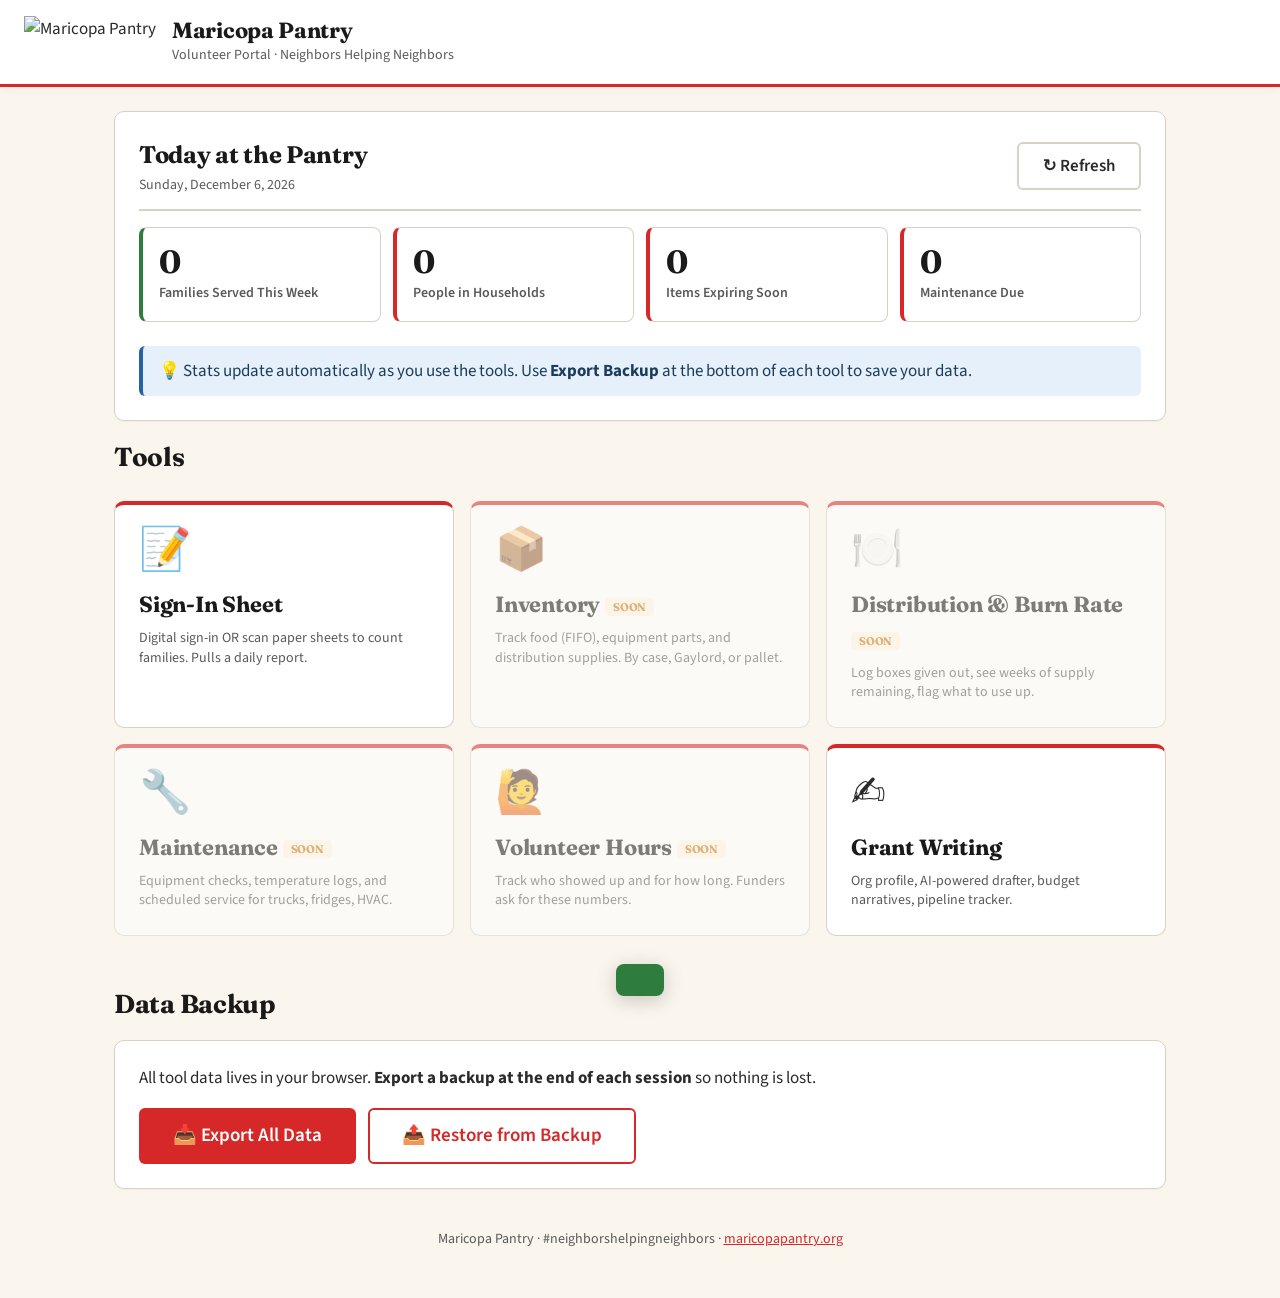
==== index.html @ 16c35d11 "Rename index (7).html to index.html" ====
<!DOCTYPE html>
<html lang="en">
<head>
<meta charset="UTF-8" />
<meta name="viewport" content="width=device-width, initial-scale=1.0" />
<title>Maricopa Pantry — Volunteer Portal</title>
<link rel="preconnect" href="https://fonts.googleapis.com" />
<link rel="preconnect" href="https://fonts.gstatic.com" crossorigin />
<link href="https://fonts.googleapis.com/css2?family=Fraunces:opsz,wght@9..144,400;9..144,600;9..144,700;9..144,800&family=Source+Sans+3:wght@400;500;600;700&display=swap" rel="stylesheet" />
<link rel="stylesheet" href="pantry.css" />
</head>
<body>

<div class="header">
  <img class="header-logo" src="https://img1.wsimg.com/isteam/ip/4d107baa-83e4-44ec-a71f-4f505279b444/IMG_5026.PNG" alt="Maricopa Pantry" />
  <div class="header-titles">
    <div class="header-title">Maricopa Pantry</div>
    <div class="header-sub">Volunteer Portal · Neighbors Helping Neighbors</div>
  </div>
</div>

<div class="container">

  <!-- TODAY'S QUICK GLANCE -->
  <div class="card">
    <div class="card-header">
      <div>
        <div class="card-title">Today at the Pantry</div>
        <div class="card-subtitle" id="todayDate"></div>
      </div>
      <button class="btn btn-neutral" onclick="refreshStats()">↻ Refresh</button>
    </div>

    <div class="stat-grid">
      <div class="stat ok">
        <div class="stat-value" id="stat-families">—</div>
        <div class="stat-label">Families Served This Week</div>
      </div>
      <div class="stat">
        <div class="stat-value" id="stat-people">—</div>
        <div class="stat-label">People in Households</div>
      </div>
      <div class="stat warn" id="stat-expiring-wrap">
        <div class="stat-value" id="stat-expiring">—</div>
        <div class="stat-label">Items Expiring Soon</div>
      </div>
      <div class="stat alert" id="stat-maint-wrap">
        <div class="stat-value" id="stat-maint">—</div>
        <div class="stat-label">Maintenance Due</div>
      </div>
    </div>

    <div class="notice notice-info" style="margin-top: var(--s4); margin-bottom: 0;">
      💡 Stats update automatically as you use the tools. Use <strong>Export Backup</strong> at the bottom of each tool to save your data.
    </div>
  </div>

  <!-- TOOLS -->
  <h2 class="section-title">Tools</h2>
  <div class="tile-grid">

    <a class="tile" href="signin.html">
      <div class="tile-icon">📝</div>
      <div class="tile-title">Sign-In Sheet</div>
      <div class="tile-desc">Digital sign-in OR scan paper sheets to count families. Pulls a daily report.</div>
    </a>

    <div class="tile" style="opacity:0.55; cursor:not-allowed;" onclick="return false;">
      <div class="tile-icon">📦</div>
      <div class="tile-title">Inventory <span style="font-size:11px; background:var(--amber-soft); color:var(--amber); padding:2px 8px; border-radius:4px; vertical-align:middle;">SOON</span></div>
      <div class="tile-desc">Track food (FIFO), equipment parts, and distribution supplies. By case, Gaylord, or pallet.</div>
    </div>

    <div class="tile" style="opacity:0.55; cursor:not-allowed;" onclick="return false;">
      <div class="tile-icon">🍽️</div>
      <div class="tile-title">Distribution & Burn Rate <span style="font-size:11px; background:var(--amber-soft); color:var(--amber); padding:2px 8px; border-radius:4px; vertical-align:middle;">SOON</span></div>
      <div class="tile-desc">Log boxes given out, see weeks of supply remaining, flag what to use up.</div>
    </div>

    <div class="tile" style="opacity:0.55; cursor:not-allowed;" onclick="return false;">
      <div class="tile-icon">🔧</div>
      <div class="tile-title">Maintenance <span style="font-size:11px; background:var(--amber-soft); color:var(--amber); padding:2px 8px; border-radius:4px; vertical-align:middle;">SOON</span></div>
      <div class="tile-desc">Equipment checks, temperature logs, and scheduled service for trucks, fridges, HVAC.</div>
    </div>

    <div class="tile" style="opacity:0.55; cursor:not-allowed;" onclick="return false;">
      <div class="tile-icon">🙋</div>
      <div class="tile-title">Volunteer Hours <span style="font-size:11px; background:var(--amber-soft); color:var(--amber); padding:2px 8px; border-radius:4px; vertical-align:middle;">SOON</span></div>
      <div class="tile-desc">Track who showed up and for how long. Funders ask for these numbers.</div>
    </div>

    <a class="tile" href="grants.html">
      <div class="tile-icon">✍️</div>
      <div class="tile-title">Grant Writing</div>
      <div class="tile-desc">Org profile, AI-powered drafter, budget narratives, pipeline tracker.</div>
    </a>

  </div>

  <!-- BACKUP / RESTORE -->
  <h2 class="section-title" style="margin-top: var(--s7);">Data Backup</h2>
  <div class="card">
    <p style="margin-bottom: var(--s3);">All tool data lives in your browser. <strong>Export a backup at the end of each session</strong> so nothing is lost.</p>
    <div class="btn-row">
      <button class="btn btn-primary btn-large" onclick="exportAll()">📥 Export All Data</button>
      <button class="btn btn-secondary btn-large" onclick="document.getElementById('importFile').click()">📤 Restore from Backup</button>
      <input type="file" id="importFile" accept=".json" style="display:none;" onchange="importAll(event)" />
    </div>
  </div>

  <div class="footer">
    Maricopa Pantry · #neighborshelpingneighbors · <a href="https://maricopapantry.org" style="color: var(--red);">maricopapantry.org</a>
  </div>

</div>

<div id="toast" class="toast"></div>

<script>
// ============================================================
// SHARED DATA LAYER — used by all pages
// All tools read/write to window.localStorage under one key
// ============================================================
const STORAGE_KEY = 'maricopa_pantry_v1';

function loadData() {
  try {
    const raw = localStorage.getItem(STORAGE_KEY);
    return raw ? JSON.parse(raw) : defaultData();
  } catch (e) { return defaultData(); }
}
function defaultData() {
  return {
    signins: [],        // {date, householdSize, zip, isNew, dietary, language, signinMode}
    inventory: [],      // {id, name, category, type, unit, qty, expDate, location, source, vendor, reorder, notes}
    distributions: [],  // {date, families, people, boxesGiven, milkcratesGiven, notes}
    maintenance: [],    // {id, equipment, task, frequency, lastDone, nextDue, assignedTo, notes}
    volunteers: [],     // {id, name, date, hoursIn, hoursOut, role, notes}
    settings: { language: 'en' }
  };
}
function saveData(d) {
  try { localStorage.setItem(STORAGE_KEY, JSON.stringify(d)); }
  catch (e) { showToast('Save failed — storage may be full', true); }
}

function showToast(msg, isError) {
  const t = document.getElementById('toast');
  t.textContent = msg;
  t.className = 'toast show' + (isError ? ' error' : '');
  setTimeout(() => { t.className = 'toast'; }, 2500);
}

// ============================================================
// HOME PAGE STATS
// ============================================================
function refreshStats() {
  const data = loadData();
  const today = new Date();
  const dateStr = today.toLocaleDateString('en-US', { weekday: 'long', month: 'long', day: 'numeric', year: 'numeric' });
  document.getElementById('todayDate').textContent = dateStr;

  // This week's families (last 7 days)
  const weekAgo = new Date(today); weekAgo.setDate(weekAgo.getDate() - 7);
  const recentSignins = data.signins.filter(s => new Date(s.date) >= weekAgo);
  document.getElementById('stat-families').textContent = recentSignins.length;
  const totalPeople = recentSignins.reduce((sum, s) => sum + (parseInt(s.householdSize) || 0), 0);
  document.getElementById('stat-people').textContent = totalPeople;

  // Expiring soon (within 14 days)
  const twoWeeks = new Date(today); twoWeeks.setDate(twoWeeks.getDate() + 14);
  const expiring = data.inventory.filter(i => i.expDate && new Date(i.expDate) <= twoWeeks && new Date(i.expDate) >= today);
  document.getElementById('stat-expiring').textContent = expiring.length;
  if (expiring.length === 0) document.getElementById('stat-expiring-wrap').classList.remove('warn');

  // Maintenance due
  const maintDue = data.maintenance.filter(m => m.nextDue && new Date(m.nextDue) <= today).length;
  document.getElementById('stat-maint').textContent = maintDue;
  if (maintDue === 0) document.getElementById('stat-maint-wrap').classList.remove('alert');
}

// ============================================================
// BACKUP / RESTORE
// ============================================================
function exportAll() {
  const data = loadData();
  const blob = new Blob([JSON.stringify(data, null, 2)], { type: 'application/json' });
  const url = URL.createObjectURL(blob);
  const a = document.createElement('a');
  a.href = url;
  a.download = 'maricopa_pantry_backup_' + new Date().toISOString().slice(0,10) + '.json';
  a.click();
  URL.revokeObjectURL(url);
  showToast('Backup downloaded');
}

function importAll(e) {
  const file = e.target.files[0];
  if (!file) return;
  if (!confirm('Restore from backup? This will replace all current data in the browser.')) return;
  const reader = new FileReader();
  reader.onload = (evt) => {
    try {
      const imported = JSON.parse(evt.target.result);
      saveData(imported);
      refreshStats();
      showToast('Backup restored');
    } catch (err) {
      showToast('Could not read backup file', true);
    }
  };
  reader.readAsText(file);
}

refreshStats();
</script>

</body>
</html>
---- pantry.css ----
/* ============================================================
   MARICOPA PANTRY — SHARED STYLES
   Optimized for: 70+ readable, point-and-click, mobile-first
   Brand: warm cream + Pantry red accent + black ink
   ============================================================ */

:root {
  --red: #d62828;          /* Pantry red — from logo */
  --red-dark: #a91d1d;
  --red-soft: #fde6e6;
  --black: #1a1a1a;        /* near-black, easier on eyes than pure black */
  --ink: #2a2a2a;
  --gray: #5a5a5a;         /* WCAG AA on white */
  --gray-light: #8a8a8a;
  --line: #d8d2c4;
  --cream: #faf6ee;
  --cream-warm: #fffaf0;
  --white: #ffffff;
  --green: #2e7d3f;
  --green-soft: #e8f1ea;
  --amber: #c47a17;
  --amber-soft: #fdf4e3;
  --blue: #2563a8;
  --blue-soft: #e6f0fa;

  /* spacing scale */
  --s1: 4px; --s2: 8px; --s3: 12px; --s4: 16px;
  --s5: 24px; --s6: 32px; --s7: 48px; --s8: 64px;

  /* sizes — bumped for 70+ readability */
  --font-body: 17px;
  --font-small: 14px;
  --font-large: 20px;
  --tap-min: 48px;          /* Apple HIG minimum is 44, we use 48 */
}

* { box-sizing: border-box; margin: 0; padding: 0; }

html { -webkit-text-size-adjust: 100%; }

body {
  font-family: 'Source Sans 3', -apple-system, BlinkMacSystemFont, system-ui, sans-serif;
  font-size: var(--font-body);
  line-height: 1.55;
  color: var(--ink);
  background: var(--cream);
  min-height: 100vh;
}

/* ===== HEADER ===== */
.header {
  background: var(--white);
  border-bottom: 3px solid var(--red);
  padding: var(--s4) var(--s5);
  display: flex;
  align-items: center;
  gap: var(--s4);
  position: sticky;
  top: 0;
  z-index: 100;
  box-shadow: 0 2px 8px rgba(0,0,0,0.04);
}
.header-logo { height: 52px; }
.header-titles { flex: 1; min-width: 0; }
.header-title {
  font-family: 'Fraunces', Georgia, serif;
  font-weight: 700;
  font-size: 22px;
  color: var(--black);
  line-height: 1.15;
  letter-spacing: -0.3px;
}
.header-sub { font-size: var(--font-small); color: var(--gray); margin-top: 2px; }
.header-back {
  display: inline-flex;
  align-items: center;
  gap: var(--s2);
  padding: var(--s3) var(--s4);
  font-family: 'Source Sans 3', sans-serif;
  font-weight: 600;
  font-size: var(--font-body);
  color: var(--red);
  text-decoration: none;
  border: 2px solid var(--red);
  border-radius: 6px;
  background: var(--white);
  min-height: var(--tap-min);
  white-space: nowrap;
}
.header-back:hover { background: var(--red-soft); }

/* Spanish/English toggle */
.lang-toggle {
  display: inline-flex;
  border: 2px solid var(--line);
  border-radius: 6px;
  overflow: hidden;
}
.lang-btn {
  padding: var(--s2) var(--s3);
  background: var(--white);
  border: none;
  font-size: var(--font-small);
  font-weight: 600;
  color: var(--gray);
  cursor: pointer;
  min-height: 36px;
  font-family: inherit;
}
.lang-btn.active { background: var(--red); color: var(--white); }

/* ===== CONTAINER ===== */
.container {
  max-width: 1100px;
  margin: 0 auto;
  padding: var(--s5) var(--s5);
}
@media (max-width: 600px) {
  .container { padding: var(--s4) var(--s4); }
  .header { padding: var(--s3) var(--s4); }
  .header-title { font-size: 18px; }
  .header-logo { height: 44px; }
}

/* ===== CARDS ===== */
.card {
  background: var(--white);
  border: 1px solid var(--line);
  border-radius: 10px;
  padding: var(--s5) var(--s5);
  margin-bottom: var(--s4);
  box-shadow: 0 1px 3px rgba(0,0,0,0.04);
}
.card-header {
  display: flex;
  align-items: center;
  justify-content: space-between;
  flex-wrap: wrap;
  gap: var(--s3);
  margin-bottom: var(--s4);
  padding-bottom: var(--s3);
  border-bottom: 2px solid var(--line);
}
.card-title {
  font-family: 'Fraunces', Georgia, serif;
  font-size: 24px;
  font-weight: 700;
  color: var(--black);
  letter-spacing: -0.3px;
}
.card-subtitle {
  font-size: var(--font-small);
  color: var(--gray);
  margin-top: 2px;
}

/* ===== FORM ELEMENTS ===== */
label {
  display: block;
  font-weight: 600;
  font-size: var(--font-body);
  color: var(--ink);
  margin: var(--s4) 0 var(--s2);
}
label .required { color: var(--red); }

input[type="text"], input[type="number"], input[type="date"],
input[type="email"], input[type="tel"], input[type="password"],
input[type="url"], input[type="search"], select, textarea {
  width: 100%;
  padding: var(--s3) var(--s4);
  border: 2px solid var(--line);
  border-radius: 6px;
  font-family: inherit;
  font-size: var(--font-body);
  background: var(--white);
  color: var(--ink);
  min-height: var(--tap-min);
}
input:focus, select:focus, textarea:focus {
  outline: none;
  border-color: var(--red);
  box-shadow: 0 0 0 3px var(--red-soft);
}
textarea { min-height: 100px; resize: vertical; }

/* helper text below input */
.help-text { font-size: var(--font-small); color: var(--gray); margin-top: var(--s1); }

/* ===== BUTTONS — big, obvious, forgiving ===== */
.btn {
  display: inline-flex;
  align-items: center;
  justify-content: center;
  gap: var(--s2);
  padding: var(--s3) var(--s5);
  border: 2px solid transparent;
  border-radius: 6px;
  font-family: inherit;
  font-size: var(--font-body);
  font-weight: 600;
  cursor: pointer;
  min-height: var(--tap-min);
  text-decoration: none;
  transition: transform 0.05s, background 0.15s, box-shadow 0.15s;
  line-height: 1;
}
.btn:active { transform: translateY(1px); }
.btn:disabled { opacity: 0.5; cursor: not-allowed; }

.btn-primary { background: var(--red); color: var(--white); }
.btn-primary:hover:not(:disabled) { background: var(--red-dark); }

.btn-secondary { background: var(--white); color: var(--red); border-color: var(--red); }
.btn-secondary:hover:not(:disabled) { background: var(--red-soft); }

.btn-neutral { background: var(--white); color: var(--ink); border-color: var(--line); }
.btn-neutral:hover:not(:disabled) { background: var(--cream); }

.btn-success { background: var(--green); color: var(--white); }
.btn-danger { background: #c0392b; color: var(--white); }

.btn-large { padding: var(--s4) var(--s6); font-size: 19px; min-height: 56px; }
.btn-jumbo { padding: var(--s5) var(--s6); font-size: 22px; min-height: 72px; }

.btn-row { display: flex; gap: var(--s3); flex-wrap: wrap; margin-top: var(--s4); }

/* ===== GRID ROWS ===== */
.row { display: grid; grid-template-columns: 1fr 1fr; gap: var(--s4); }
.row-3 { display: grid; grid-template-columns: 1fr 1fr 1fr; gap: var(--s4); }
@media (max-width: 600px) {
  .row, .row-3 { grid-template-columns: 1fr; gap: var(--s3); }
}

/* ===== HOME PAGE TILES ===== */
.tile-grid {
  display: grid;
  grid-template-columns: repeat(auto-fill, minmax(280px, 1fr));
  gap: var(--s4);
  margin-top: var(--s5);
}
.tile {
  background: var(--white);
  border: 1px solid var(--line);
  border-top: 4px solid var(--red);
  border-radius: 10px;
  padding: var(--s5);
  text-decoration: none;
  color: var(--ink);
  transition: transform 0.1s, box-shadow 0.15s;
  display: flex;
  flex-direction: column;
  gap: var(--s2);
  min-height: 160px;
}
.tile:hover {
  transform: translateY(-2px);
  box-shadow: 0 6px 16px rgba(0,0,0,0.08);
}
.tile-icon { font-size: 42px; line-height: 1; }
.tile-title {
  font-family: 'Fraunces', Georgia, serif;
  font-size: 22px;
  font-weight: 700;
  color: var(--black);
  margin-top: var(--s2);
  letter-spacing: -0.2px;
}
.tile-desc { font-size: var(--font-small); color: var(--gray); line-height: 1.4; }

/* ===== STATS / DASHBOARD ===== */
.stat-grid {
  display: grid;
  grid-template-columns: repeat(auto-fit, minmax(160px, 1fr));
  gap: var(--s3);
  margin-bottom: var(--s5);
}
.stat {
  background: var(--white);
  border: 1px solid var(--line);
  border-left: 4px solid var(--red);
  border-radius: 8px;
  padding: var(--s4);
}
.stat-value {
  font-family: 'Fraunces', serif;
  font-size: 32px;
  font-weight: 700;
  color: var(--black);
  line-height: 1.1;
}
.stat-label {
  font-size: var(--font-small);
  color: var(--gray);
  margin-top: var(--s1);
  font-weight: 600;
}
.stat.ok { border-left-color: var(--green); }
.stat.warn { border-left-color: var(--amber); }
.stat.alert { border-left-color: var(--red); }

/* ===== TABLES ===== */
.table-wrap { overflow-x: auto; -webkit-overflow-scrolling: touch; }
table { width: 100%; border-collapse: collapse; font-size: var(--font-body); }
th, td { text-align: left; padding: var(--s3) var(--s3); border-bottom: 1px solid var(--line); vertical-align: middle; }
th {
  font-weight: 700;
  background: var(--cream);
  font-size: var(--font-small);
  text-transform: uppercase;
  letter-spacing: 0.5px;
  color: var(--gray);
}
tr.row-alert { background: #fdecea; }
tr.row-warn { background: #fdf4e3; }
tr.row-ok { background: var(--green-soft); }

/* ===== BADGES ===== */
.badge {
  display: inline-block;
  padding: 3px 10px;
  border-radius: 4px;
  font-size: 13px;
  font-weight: 600;
  letter-spacing: 0.3px;
}
.badge-red { background: var(--red-soft); color: var(--red-dark); }
.badge-amber { background: var(--amber-soft); color: var(--amber); }
.badge-green { background: var(--green-soft); color: var(--green); }
.badge-blue { background: var(--blue-soft); color: var(--blue); }
.badge-gray { background: #ececea; color: var(--gray); }

/* ===== NOTIFICATIONS ===== */
.notice {
  padding: var(--s3) var(--s4);
  border-radius: 6px;
  margin-bottom: var(--s4);
  font-size: var(--font-body);
  border-left: 4px solid;
}
.notice-info { background: var(--blue-soft); border-color: var(--blue); color: #1a3d5c; }
.notice-success { background: var(--green-soft); border-color: var(--green); color: #1f4e2c; }
.notice-warn { background: var(--amber-soft); border-color: var(--amber); color: #6b3a07; }
.notice-error { background: #fdecea; border-color: var(--red); color: var(--red-dark); }

/* ===== TOAST (for save confirmations) ===== */
.toast {
  position: fixed;
  bottom: var(--s5);
  left: 50%;
  transform: translateX(-50%) translateY(120px);
  background: var(--green);
  color: var(--white);
  padding: var(--s4) var(--s5);
  border-radius: 8px;
  font-weight: 600;
  font-size: var(--font-body);
  box-shadow: 0 4px 20px rgba(0,0,0,0.2);
  z-index: 1000;
  transition: transform 0.3s;
}
.toast.show { transform: translateX(-50%) translateY(0); }
.toast.error { background: var(--red); }

/* ===== TAP-FRIENDLY CHIPS / CHECKBOXES ===== */
.chip-group { display: flex; gap: var(--s2); flex-wrap: wrap; margin-top: var(--s2); }
.chip {
  display: inline-flex;
  align-items: center;
  gap: var(--s2);
  padding: var(--s3) var(--s4);
  border: 2px solid var(--line);
  border-radius: 24px;
  background: var(--white);
  font-size: var(--font-body);
  cursor: pointer;
  min-height: var(--tap-min);
  user-select: none;
}
.chip:hover { border-color: var(--red); }
.chip.active { background: var(--red); color: var(--white); border-color: var(--red); }

/* ===== SECTION HEADINGS ===== */
h2.section-title {
  font-family: 'Fraunces', Georgia, serif;
  font-size: 26px;
  font-weight: 700;
  color: var(--black);
  margin-bottom: var(--s4);
  letter-spacing: -0.3px;
}
h3.subsection-title {
  font-family: 'Fraunces', Georgia, serif;
  font-size: 19px;
  font-weight: 700;
  color: var(--black);
  margin: var(--s5) 0 var(--s3);
}

/* ===== FOOTER ===== */
.footer {
  text-align: center;
  padding: var(--s5) var(--s4);
  color: var(--gray);
  font-size: var(--font-small);
}

/* ===== UTILITIES ===== */
.text-center { text-align: center; }
.text-right { text-align: right; }
.muted { color: var(--gray); }
.empty {
  text-align: center;
  padding: var(--s7) var(--s4);
  color: var(--gray);
}
.empty-icon { font-size: 48px; margin-bottom: var(--s3); }
.spinner {
  display: inline-block;
  width: 18px; height: 18px;
  border: 3px solid currentColor;
  border-top-color: transparent;
  border-radius: 50%;
  animation: spin 0.7s linear infinite;
  vertical-align: middle;
}
@keyframes spin { to { transform: rotate(360deg); } }

/* Print styles for reports */
@media print {
  .header, .header-back, .btn-row, .lang-toggle { display: none !important; }
  body { background: white; }
  .card { box-shadow: none; border: 1px solid #ccc; break-inside: avoid; }
}
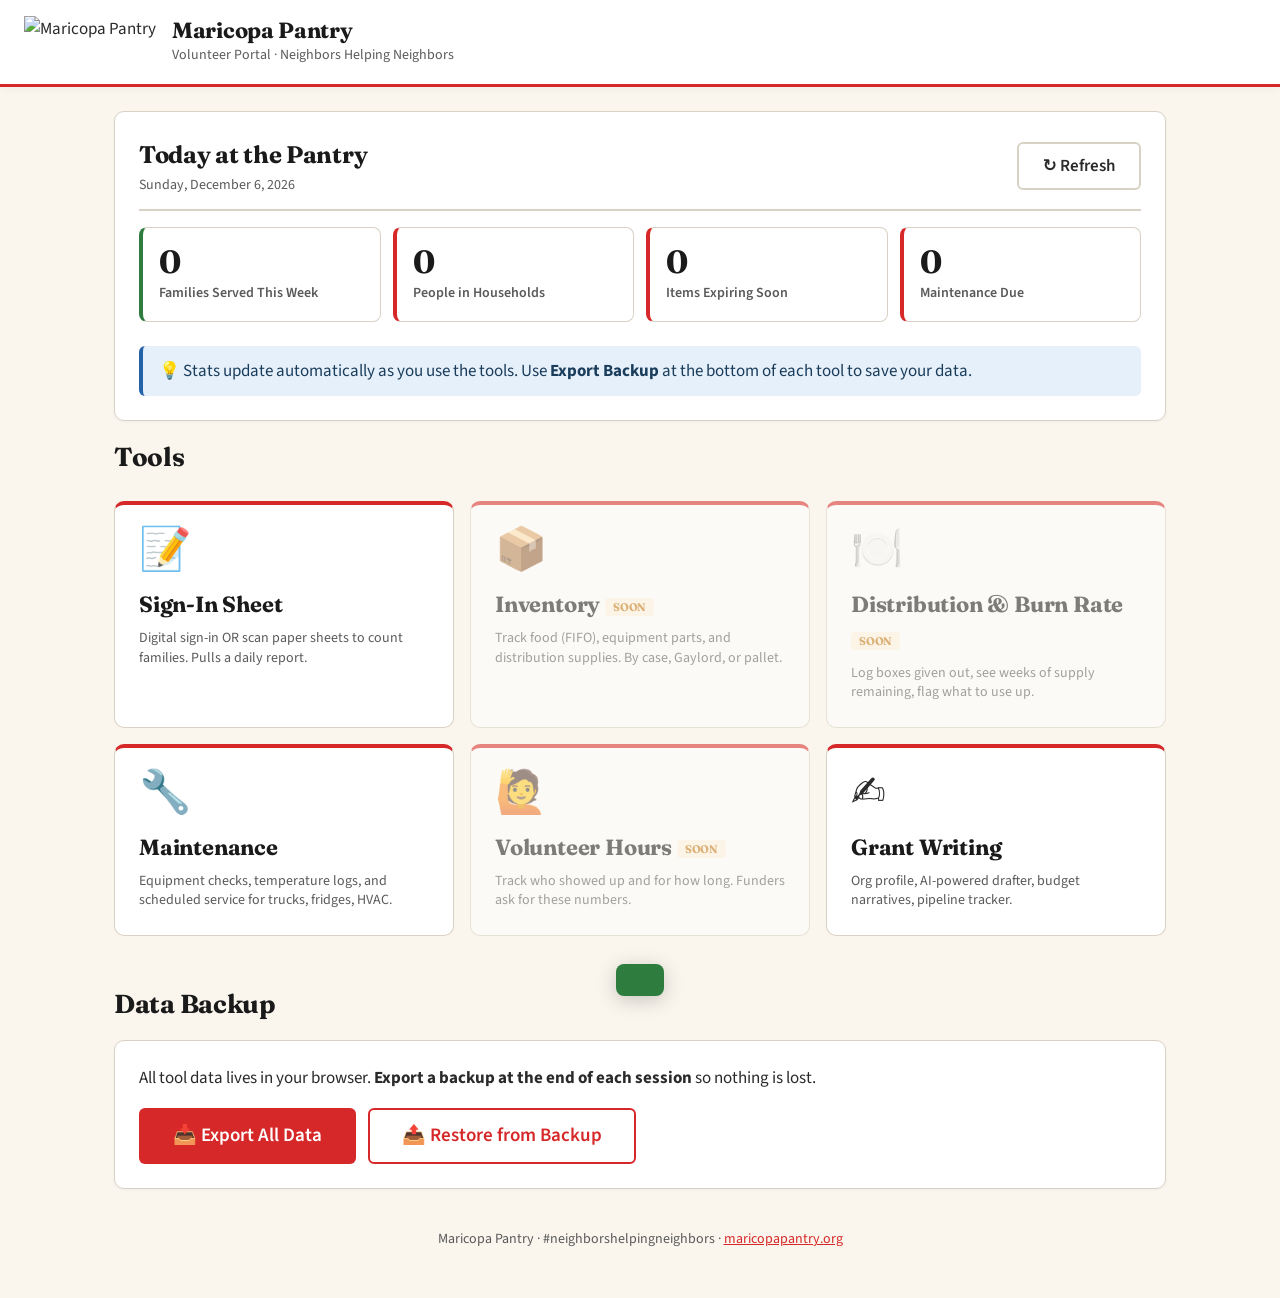
==== commit 56b9a243: "Update index.html" ====
--- a/index.html
+++ b/index.html
@@ -77,11 +77,11 @@
       <div class="tile-desc">Log boxes given out, see weeks of supply remaining, flag what to use up.</div>
     </div>
 
-    <div class="tile" style="opacity:0.55; cursor:not-allowed;" onclick="return false;">
+    <a class="tile" href="maintenance.html">
       <div class="tile-icon">🔧</div>
-      <div class="tile-title">Maintenance <span style="font-size:11px; background:var(--amber-soft); color:var(--amber); padding:2px 8px; border-radius:4px; vertical-align:middle;">SOON</span></div>
+      <div class="tile-title">Maintenance</div>
       <div class="tile-desc">Equipment checks, temperature logs, and scheduled service for trucks, fridges, HVAC.</div>
-    </div>
+    </a>
 
     <div class="tile" style="opacity:0.55; cursor:not-allowed;" onclick="return false;">
       <div class="tile-icon">🙋</div>
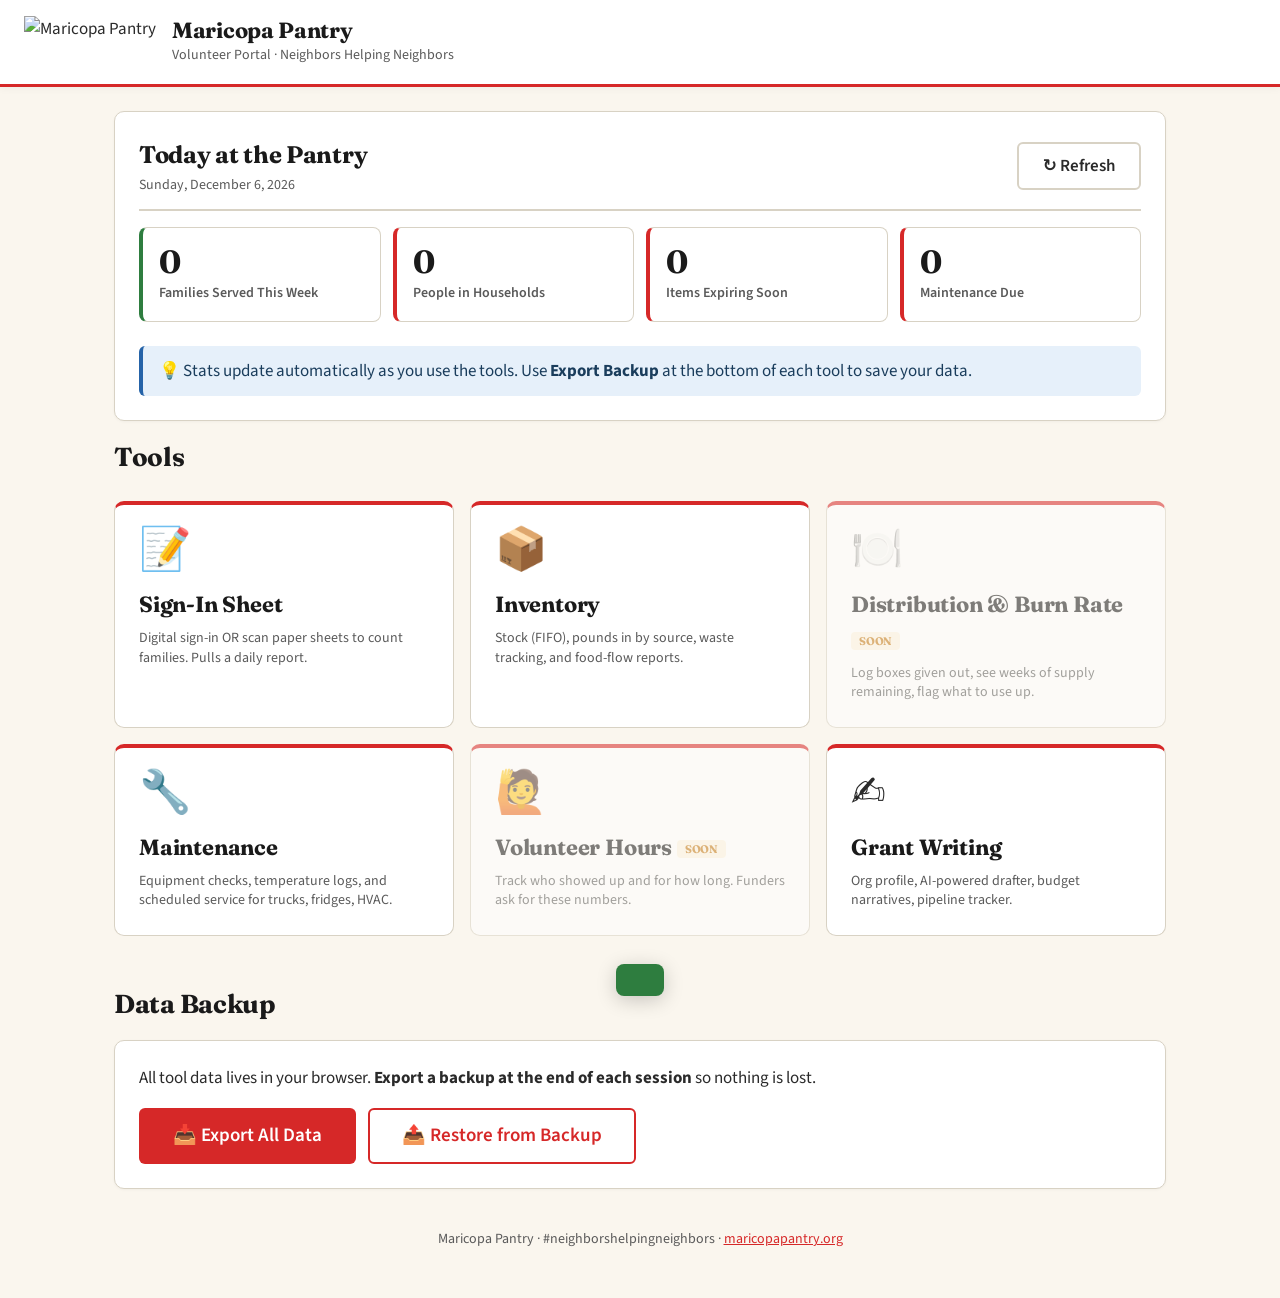
==== commit 5e3a8017: "Update index.html" ====
--- a/index.html
+++ b/index.html
@@ -65,11 +65,11 @@
       <div class="tile-desc">Digital sign-in OR scan paper sheets to count families. Pulls a daily report.</div>
     </a>
 
-    <div class="tile" style="opacity:0.55; cursor:not-allowed;" onclick="return false;">
+    <a class="tile" href="inventory.html">
       <div class="tile-icon">📦</div>
-      <div class="tile-title">Inventory <span style="font-size:11px; background:var(--amber-soft); color:var(--amber); padding:2px 8px; border-radius:4px; vertical-align:middle;">SOON</span></div>
-      <div class="tile-desc">Track food (FIFO), equipment parts, and distribution supplies. By case, Gaylord, or pallet.</div>
-    </div>
+      <div class="tile-title">Inventory</div>
+      <div class="tile-desc">Stock (FIFO), pounds in by source, waste tracking, and food-flow reports.</div>
+    </a>
 
     <div class="tile" style="opacity:0.55; cursor:not-allowed;" onclick="return false;">
       <div class="tile-icon">🍽️</div>
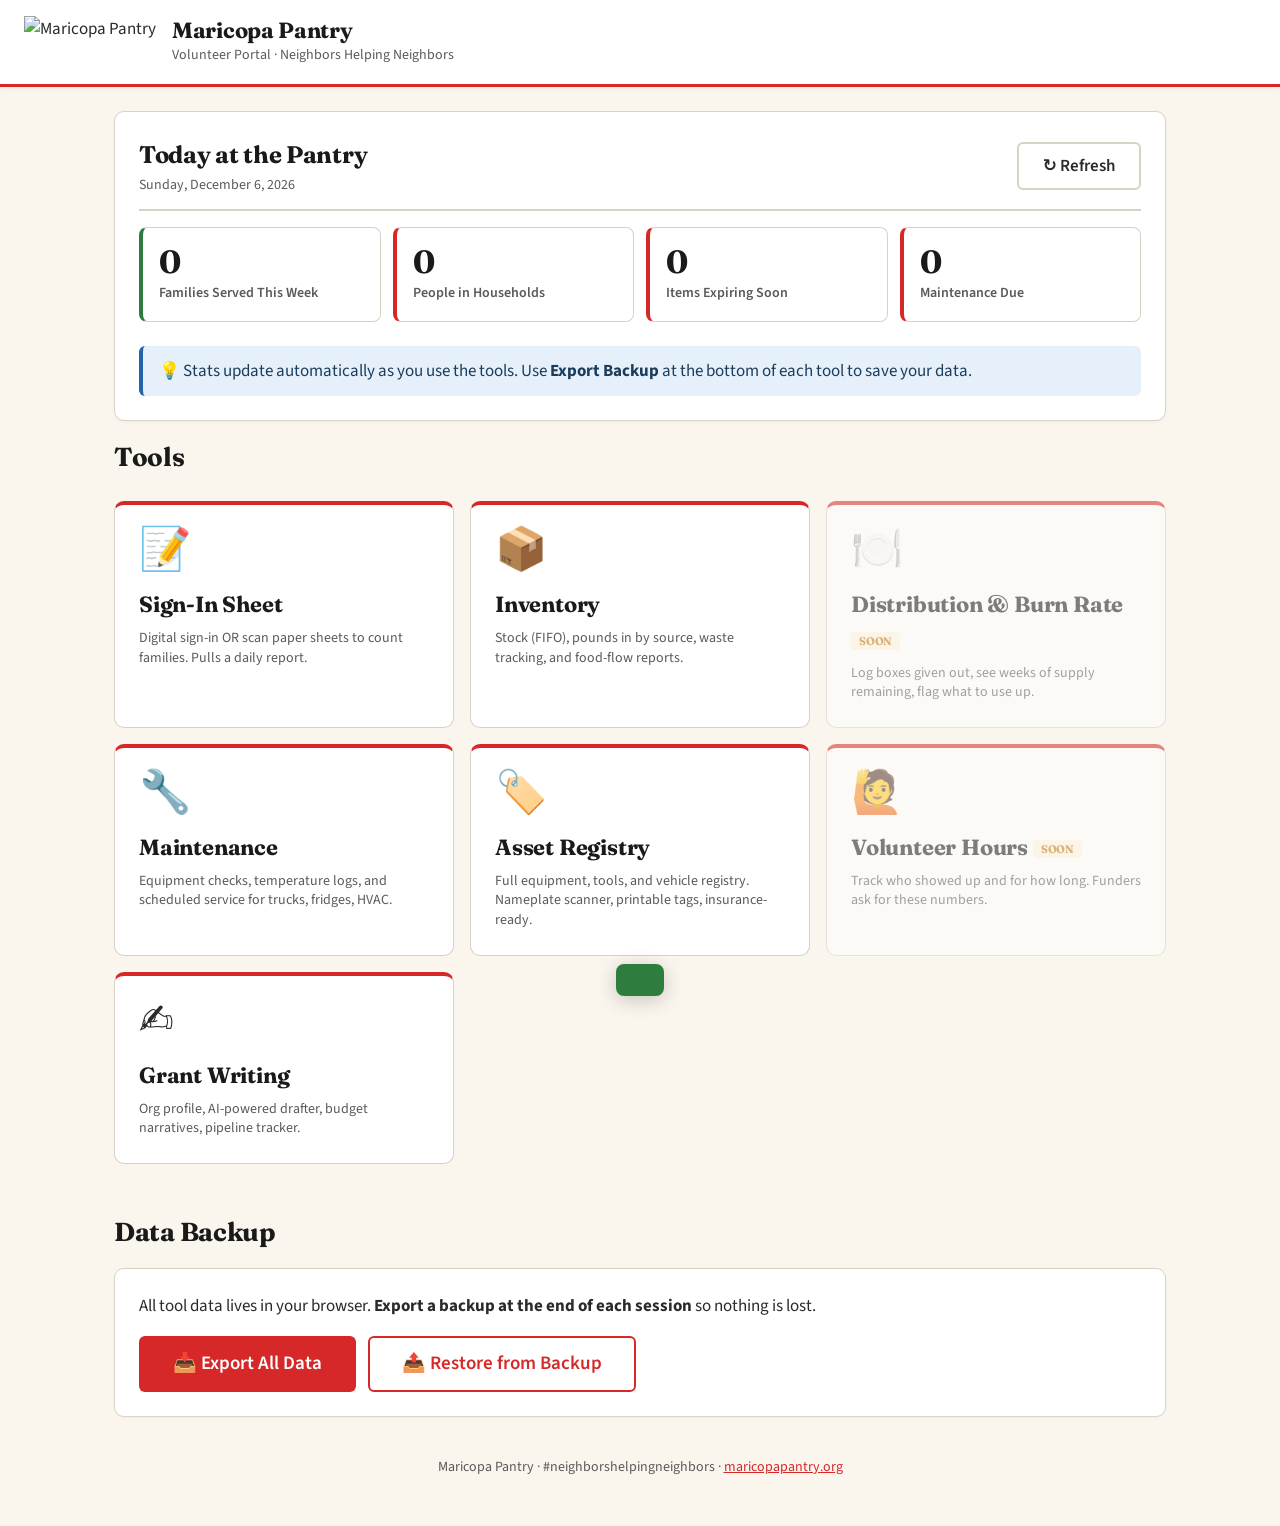
==== commit c31b39d6: "Update index.html" ====
--- a/index.html
+++ b/index.html
@@ -81,6 +81,12 @@
       <div class="tile-icon">🔧</div>
       <div class="tile-title">Maintenance</div>
       <div class="tile-desc">Equipment checks, temperature logs, and scheduled service for trucks, fridges, HVAC.</div>
+    </a>
+
+    <a class="tile" href="assets.html">
+      <div class="tile-icon">🏷️</div>
+      <div class="tile-title">Asset Registry</div>
+      <div class="tile-desc">Full equipment, tools, and vehicle registry. Nameplate scanner, printable tags, insurance-ready.</div>
     </a>
 
     <div class="tile" style="opacity:0.55; cursor:not-allowed;" onclick="return false;">
